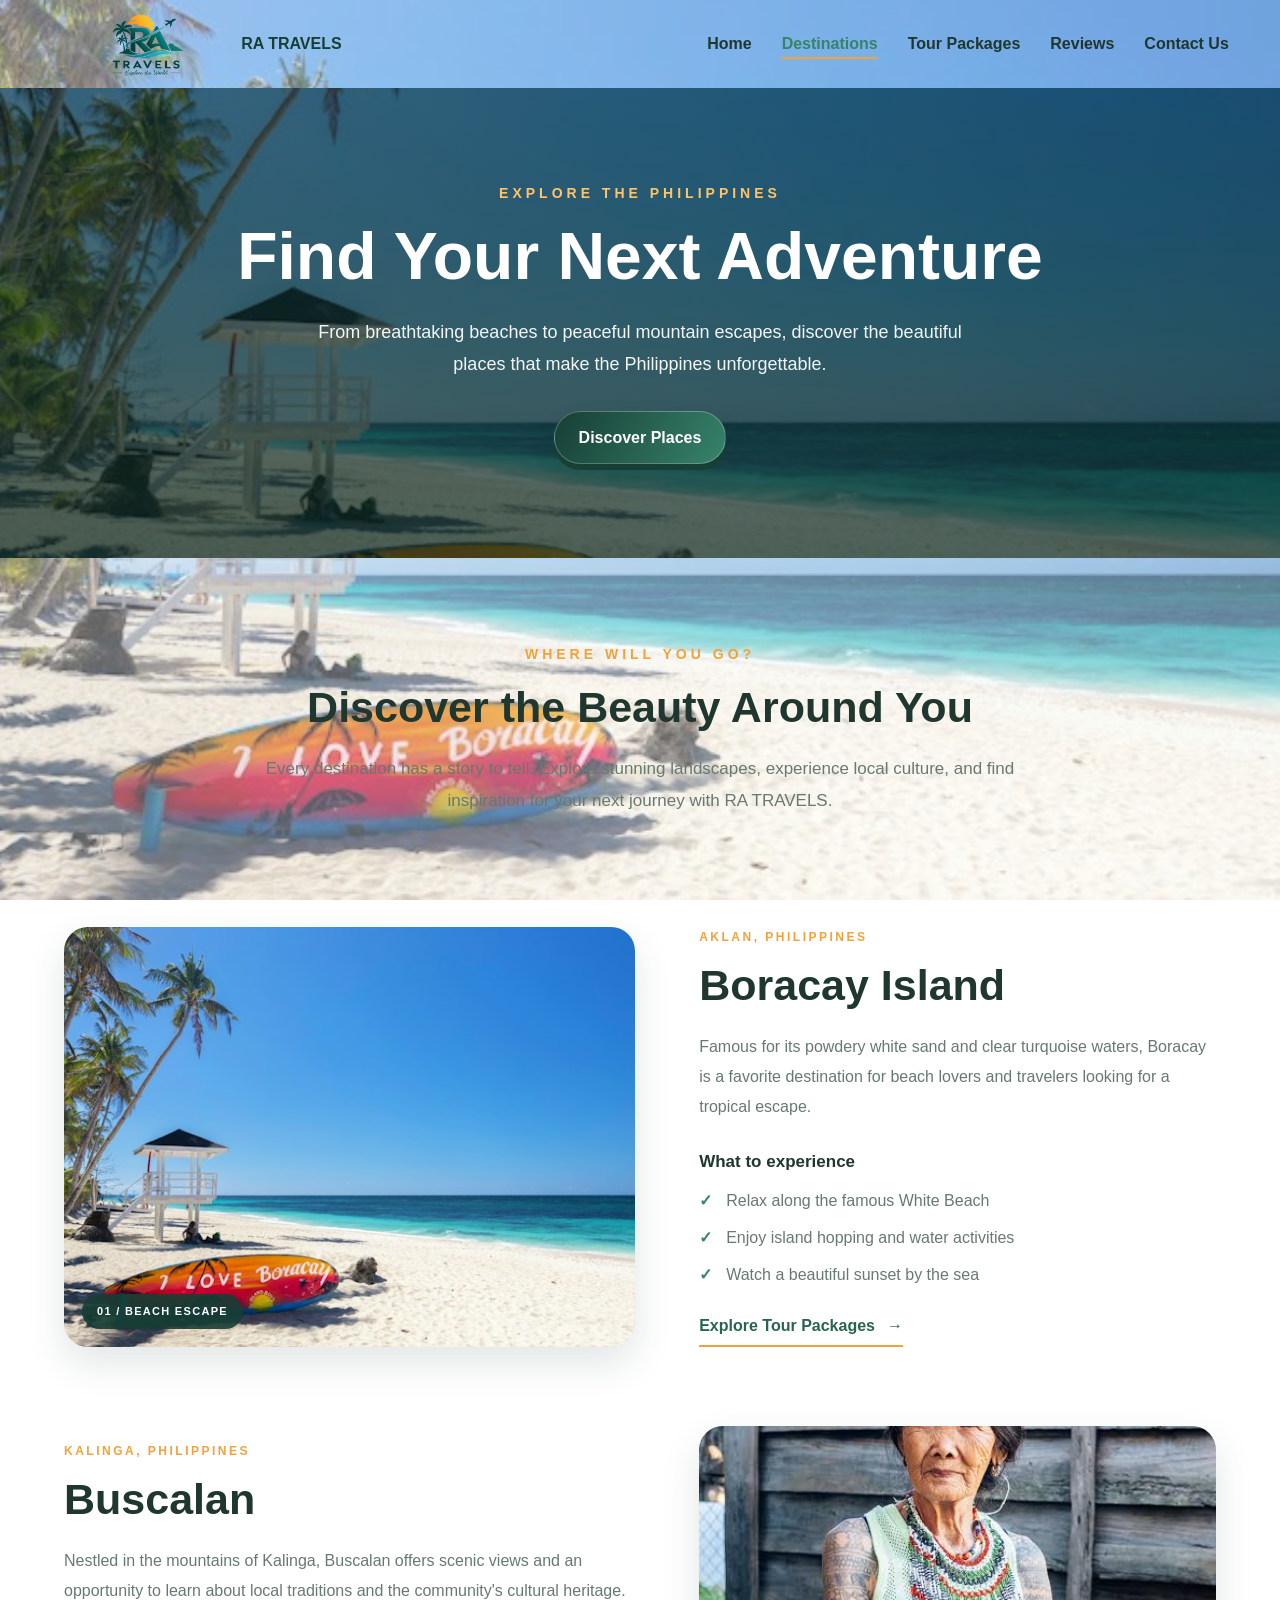
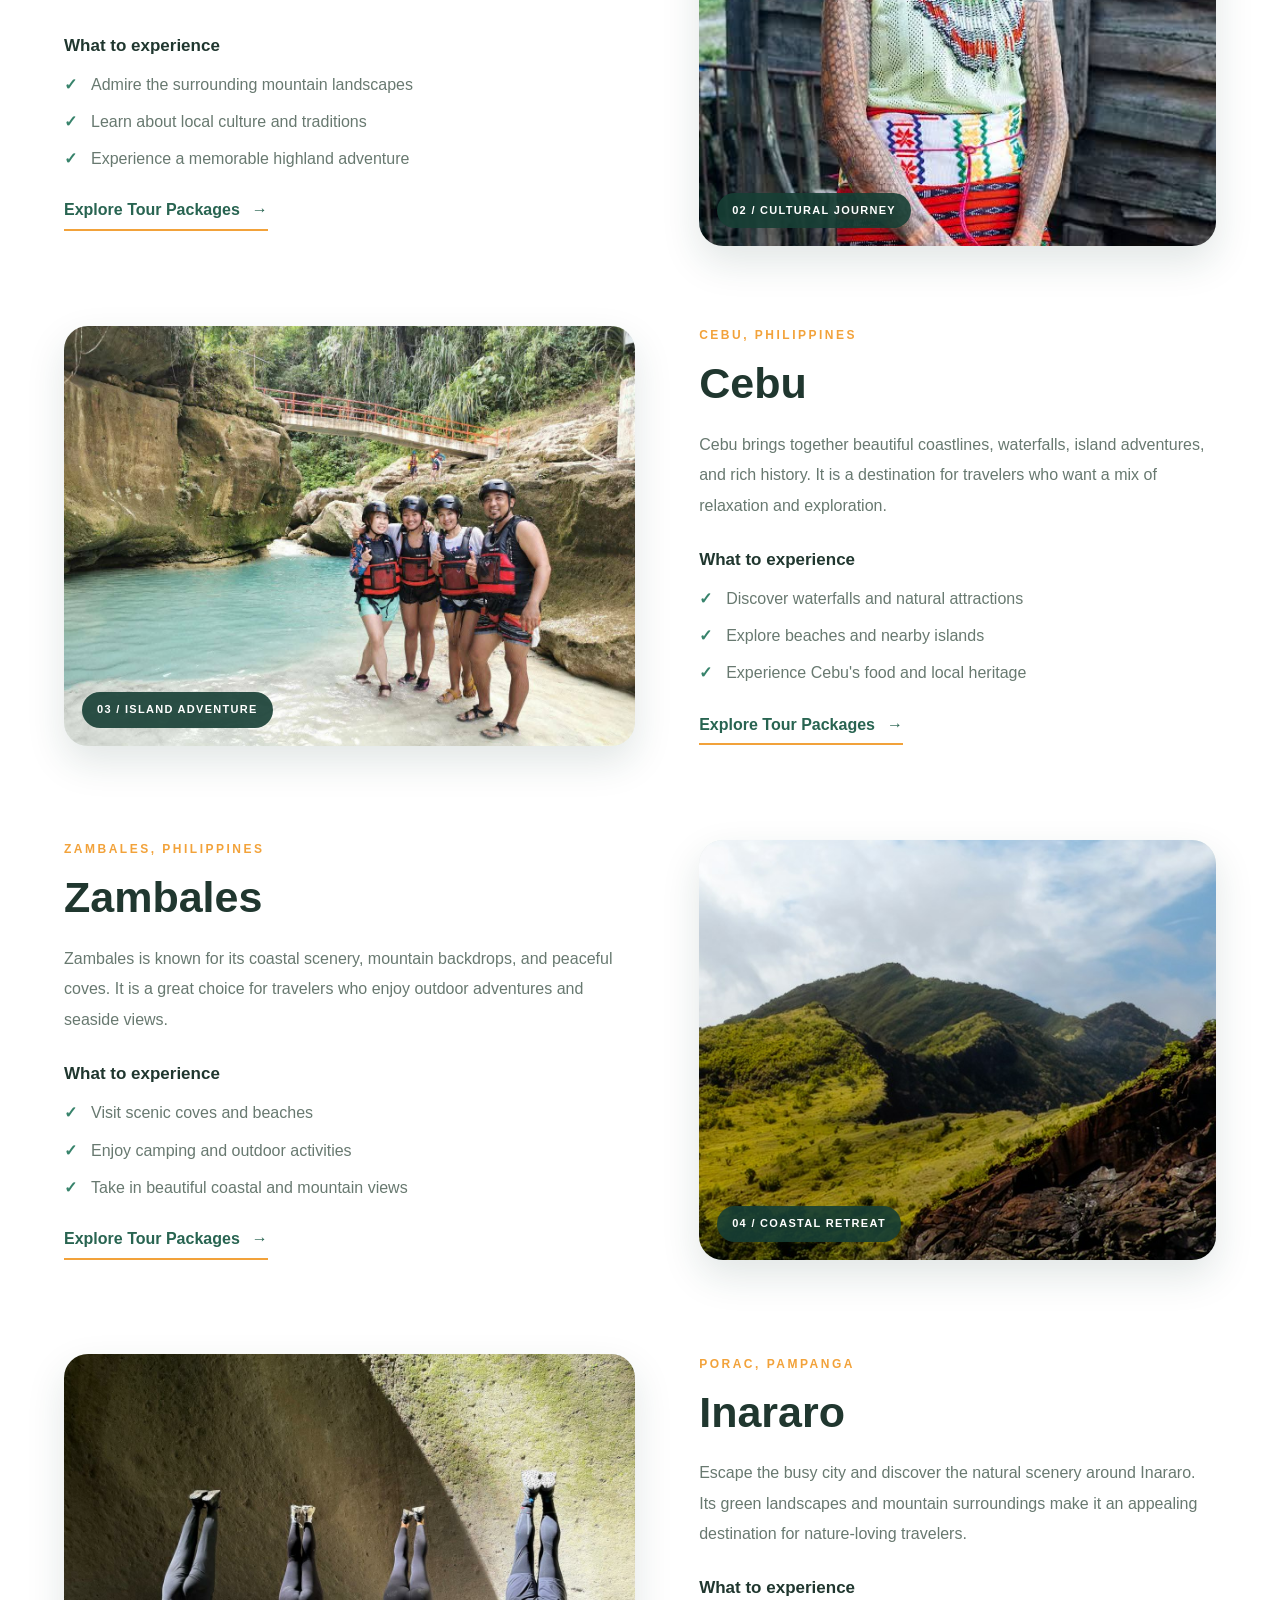
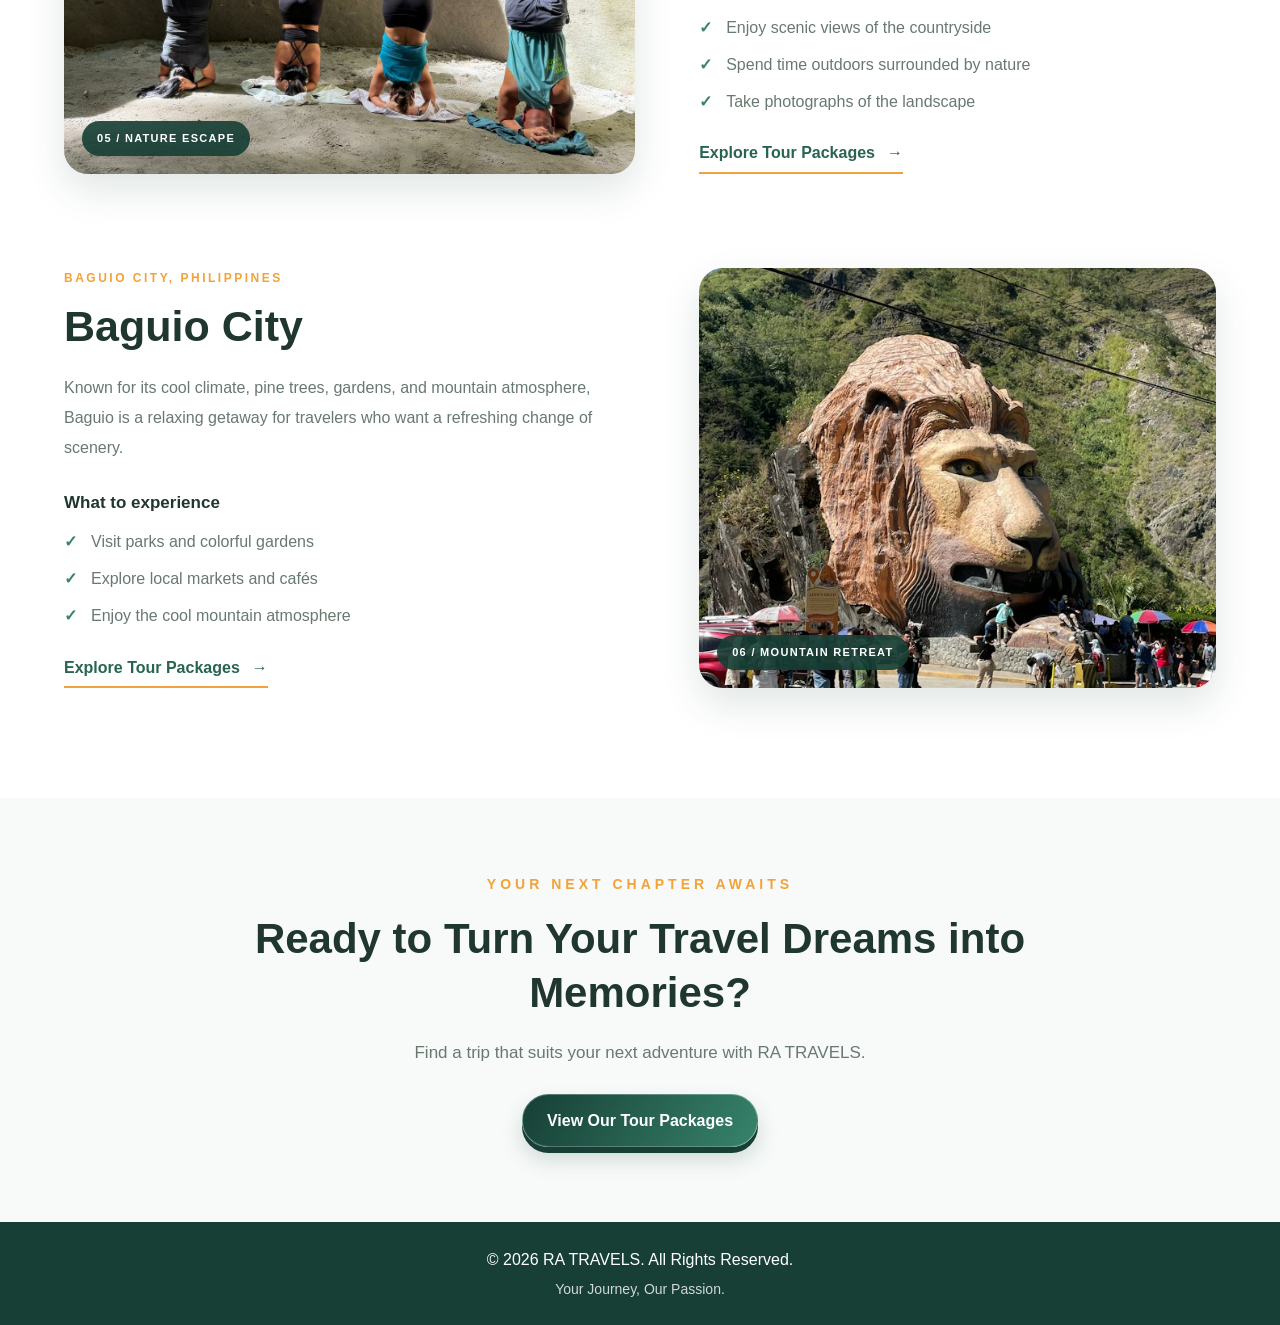
==== destinations.html @ 22dd55ec "Add files via upload" ====
<!DOCTYPE html>
<html lang="en">
<head>
    <meta charset="UTF-8">
    <meta name="viewport" content="width=device-width, initial-scale=1.0">
    <title>Explore Destinations | RA TRAVELS</title>
    <link rel="stylesheet" href="style.css">
</head>

<body>

    <!-- NAVIGATION -->
    <header>
        <nav class="navbar">
            <a href="index.html" class="logo">
                <img src="ra-travels-logo.png" alt="RA Travels Logo">
                <span>RA TRAVELS</span>
            </a>

            <ul class="nav-links">
                <li><a href="index.html">Home</a></li>
                <li><a href="destinations.html" class="active">Destinations</a></li>
                <li><a href="ra-travel.html">Tour Packages</a></li>
<li><a href="reviews.html">Reviews</a></li>
                <li><a href="contact.html">Contact Us</a></li>
            </ul>
        </nav>
    </header>

    <main>

        <!-- DESTINATIONS HERO -->
        <section class="destination-hero">
            <div class="destination-hero-content">
                <p class="section-label">EXPLORE THE PHILIPPINES</p>
                <h1>Find Your Next Adventure</h1>
                <p>
                    From breathtaking beaches to peaceful mountain escapes,
                    discover the beautiful places that make the Philippines
                    unforgettable.
                </p>
                <a href="#travel-guides" class="btn">
                    Discover Places
                </a>
            </div>
        </section>

        <!-- INTRODUCTION -->
        <section class="travel-intro" id="travel-guides">
            <p class="section-label">WHERE WILL YOU GO?</p>
            <h2>Discover the Beauty Around You</h2>
            <p>
                Every destination has a story to tell. Explore stunning
                landscapes, experience local culture, and find inspiration
                for your next journey with RA TRAVELS.
            </p>
        </section>

        <!-- DESTINATION 1: BORACAY -->
        <section class="travel-guide">
            <div class="travel-guide-image">
                <img src="boracay.jpg" alt="White sand beach in Boracay">
                <span class="guide-number">01 / BEACH ESCAPE</span>
            </div>

            <div class="travel-guide-content">
                <p class="section-label">AKLAN, PHILIPPINES</p>
                <h2>Boracay Island</h2>
                <p>
                    Famous for its powdery white sand and clear turquoise
                    waters, Boracay is a favorite destination for beach lovers
                    and travelers looking for a tropical escape.
                </p>

                <h3>What to experience</h3>
                <ul class="guide-highlights">
                    <li>Relax along the famous White Beach</li>
                    <li>Enjoy island hopping and water activities</li>
                    <li>Watch a beautiful sunset by the sea</li>
                </ul>

                <a href="ra-travel.html" class="guide-link">
                    Explore Tour Packages <span>→</span>
                </a>
            </div>
        </section>

        <!-- DESTINATION 2: BUSCALAN -->
        <section class="travel-guide reverse">
            <div class="travel-guide-image">
                <img src="buscalan.jpg" alt="Mountain scenery in Buscalan, Kalinga">
                <span class="guide-number">02 / CULTURAL JOURNEY</span>
            </div>

            <div class="travel-guide-content">
                <p class="section-label">KALINGA, PHILIPPINES</p>
                <h2>Buscalan</h2>
                <p>
                    Nestled in the mountains of Kalinga, Buscalan offers
                    scenic views and an opportunity to learn about local
                    traditions and the community's cultural heritage.
                </p>

                <h3>What to experience</h3>
                <ul class="guide-highlights">
                    <li>Admire the surrounding mountain landscapes</li>
                    <li>Learn about local culture and traditions</li>
                    <li>Experience a memorable highland adventure</li>
                </ul>

                <a href="ra-travel.html" class="guide-link">
                    Explore Tour Packages <span>→</span>
                </a>
            </div>
        </section>

        <!-- DESTINATION 3: CEBU -->
        <section class="travel-guide">
            <div class="travel-guide-image">
                <img src="cebu.jpg" alt="Scenic island and coastal waters in Cebu">
                <span class="guide-number">03 / ISLAND ADVENTURE</span>
            </div>

            <div class="travel-guide-content">
                <p class="section-label">CEBU, PHILIPPINES</p>
                <h2>Cebu</h2>
                <p>
                    Cebu brings together beautiful coastlines, waterfalls,
                    island adventures, and rich history. It is a destination
                    for travelers who want a mix of relaxation and exploration.
                </p>

                <h3>What to experience</h3>
                <ul class="guide-highlights">
                    <li>Discover waterfalls and natural attractions</li>
                    <li>Explore beaches and nearby islands</li>
                    <li>Experience Cebu's food and local heritage</li>
                </ul>

                <a href="ra-travel.html" class="guide-link">
                    Explore Tour Packages <span>→</span>
                </a>
            </div>
        </section>

        <!-- DESTINATION 4: ZAMBALES -->
        <section class="travel-guide reverse">
            <div class="travel-guide-image">
                <img src="zambales.jpg" alt="Coastal scenery in Zambales">
                <span class="guide-number">04 / COASTAL RETREAT</span>
            </div>

            <div class="travel-guide-content">
                <p class="section-label">ZAMBALES, PHILIPPINES</p>
                <h2>Zambales</h2>
                <p>
                    Zambales is known for its coastal scenery, mountain
                    backdrops, and peaceful coves. It is a great choice for
                    travelers who enjoy outdoor adventures and seaside views.
                </p>

                <h3>What to experience</h3>
                <ul class="guide-highlights">
                    <li>Visit scenic coves and beaches</li>
                    <li>Enjoy camping and outdoor activities</li>
                    <li>Take in beautiful coastal and mountain views</li>
                </ul>

                <a href="ra-travel.html" class="guide-link">
                    Explore Tour Packages <span>→</span>
                </a>
            </div>
        </section>

        <!-- DESTINATION 5: INARARO -->
        <section class="travel-guide">
            <div class="travel-guide-image">
                <img src="inararo.jpg" alt="Green mountain landscape in Inararo">
                <span class="guide-number">05 / NATURE ESCAPE</span>
            </div>

            <div class="travel-guide-content">
                <p class="section-label">PORAC, PAMPANGA</p>
                <h2>Inararo</h2>
                <p>
                    Escape the busy city and discover the natural scenery
                    around Inararo. Its green landscapes and mountain
                    surroundings make it an appealing destination for
                    nature-loving travelers.
                </p>

                <h3>What to experience</h3>
                <ul class="guide-highlights">
                    <li>Enjoy scenic views of the countryside</li>
                    <li>Spend time outdoors surrounded by nature</li>
                    <li>Take photographs of the landscape</li>
                </ul>

                <a href="ra-travel.html" class="guide-link">
                    Explore Tour Packages <span>→</span>
                </a>
            </div>
        </section>

        <!-- DESTINATION 6: BAGUIO -->
        <section class="travel-guide reverse">
            <div class="travel-guide-image">
                <img src="baguio.jpg" alt="Cool mountain scenery in Baguio">
                <span class="guide-number">06 / MOUNTAIN RETREAT</span>
            </div>

            <div class="travel-guide-content">
                <p class="section-label">BAGUIO CITY, PHILIPPINES</p>
                <h2>Baguio City</h2>
                <p>
                    Known for its cool climate, pine trees, gardens, and
                    mountain atmosphere, Baguio is a relaxing getaway for
                    travelers who want a refreshing change of scenery.
                </p>

                <h3>What to experience</h3>
                <ul class="guide-highlights">
                    <li>Visit parks and colorful gardens</li>
                    <li>Explore local markets and cafés</li>
                    <li>Enjoy the cool mountain atmosphere</li>
                </ul>

                <a href="ra-travel.html" class="guide-link">
                    Explore Tour Packages <span>→</span>
                </a>
            </div>
        </section>

        <!-- FINAL CALL TO ACTION -->
        <section class="destination-cta">
            <p class="section-label">YOUR NEXT CHAPTER AWAITS</p>
            <h2>Ready to Turn Your Travel Dreams into Memories?</h2>
            <p>
                Find a trip that suits your next adventure with RA TRAVELS.
            </p>
            <a href="ra-travel.html" class="btn">
                View Our Tour Packages
            </a>
        </section>

    </main>

    <!-- FOOTER -->
    <footer>
        <p>&copy; 2026 RA TRAVELS. All Rights Reserved.</p>
        <p>Your Journey, Our Passion.</p>
    </footer>

</body>
</html>
---- style.css ----
/* ==============================
   RA TRAVELS - GENERAL STYLES
============================== */

* {
    margin: 0;
    padding: 0;
    box-sizing: border-box;
}

:root {
    --green-dark: #173f35;
    --green: #286451;
    --green-light: #37836b;
    --orange: #f2a23a;
    --text-dark: #20372f;
    --text-muted: #687970;
    --white: #ffffff;
    --light-bg: #f7faf8;
}

html {
    scroll-behavior: smooth;
}

body {
    position: relative;
    isolation: isolate;
    font-family: Arial, Helvetica, sans-serif;
    color: var(--text-dark);
    background: transparent;
    line-height: 1.6;
}

/* UNIVERSAL BACKGROUND */

body::before {
    content: "";
    position: fixed;
    inset: 0;
    z-index: -1;
    pointer-events: none;
    background:
        linear-gradient(
            rgba(255, 255, 255, 0.35),
            rgba(255, 255, 255, 0.35)
        ),
        url("boracay.jpg") center / cover no-repeat;
}

img {
    max-width: 100%;
}

a {
    text-decoration: none;
}

button,
input,
select,
textarea {
    font: inherit;
}

/* ==============================
   NAVIGATION BAR
============================== */

header {
    position: relative;
    z-index: 10;
    background: transparent;
    box-shadow: none;
}

.navbar {
    width: min(1200px, 92%);
    min-height: 88px;
    margin: auto;
    display: flex;
    align-items: center;
    justify-content: space-between;
    gap: 25px;
    background: transparent;
}

.logo {
    display: flex;
    align-items: center;
    flex-shrink: 0;
}

.logo img {
    display: block;
    width: 190px;
    max-height: 85px;
    height: auto;
    object-fit: contain;
}
.logo span {
    color: var(--green-dark);
    font-weight: 800;
}

.nav-links {
    list-style: none;
    display: flex;
    align-items: center;
    gap: 30px;
    background: transparent;
}

.nav-links a {
    color: var(--text-dark);
    font-weight: 600;
    position: relative;
    transition: color 0.3s ease;
}

.nav-links a:hover,
.nav-links a.active {
    color: var(--green-light);
}

.nav-links a::after {
    content: "";
    position: absolute;
    left: 0;
    bottom: -7px;
    width: 0;
    height: 2px;
    background: var(--orange);
    transition: width 0.3s ease;
}

.nav-links a:hover::after,
.nav-links a.active::after {
    width: 100%;
}

/* MENU BUTTON - HIDDEN ON DESKTOP */

.menu-toggle {
    display: none;
    border: none;
    background: transparent;
    color: var(--green-dark);
    font-size: 28px;
    cursor: pointer;
    padding: 8px;
}

/* ==============================
   GENERAL SECTION STYLES
============================== */

.section {
    width: min(1200px, 92%);
    margin: 0 auto;
    padding: 55px 0 50px;
    text-align: center;
}

.section > h2 {
    color: var(--text-dark);
    font-size: clamp(30px, 4vw, 43px);
    line-height: 1.25;
    margin-bottom: 18px;
}

.section-label {
    color: var(--orange);
    font-size: 14px;
    font-weight: 800;
    letter-spacing: 4px;
    margin-bottom: 16px;
}

.section-description {
    color: var(--text-muted);
    font-size: 18px;
    line-height: 1.7;
    margin-bottom: 30px;
}

/* ==============================
   TOUR PACKAGES HERO
============================== */

.packages-hero {
    max-width: 1050px;
    margin: auto;
    padding: 65px 24px 40px;
    text-align: center;
    animation: fadeUp 0.8s ease both;
}

.packages-hero .hero-content {
    max-width: 900px;
    margin: 0 auto;
}

.packages-hero .hero-content > p {
    color: var(--text-muted);
    font-size: 18px;
    margin-bottom: 20px;
}

.packages-hero .hero-content > p:first-child {
    color: var(--orange);
    font-size: 14px;
    font-weight: 800;
    letter-spacing: 3px;
}

.packages-hero h1 {
    color: var(--text-dark);
    font-size: clamp(32px, 5vw, 56px);
    line-height: 1.15;
    margin-bottom: 22px;
}

.packages-hero .hero-content .btn {
    margin-top: 8px;
}

/* ==============================
   DESTINATION GRID
============================== */

.packages-section {
    width: min(1200px, 92%);
    margin: 0 auto;
    padding: 10px 0 50px;
}

.destination-grid {
    display: grid;
    grid-template-columns: repeat(3, minmax(0, 1fr));
    gap: 28px;
    text-align: left;
}

/* ==============================
   DESTINATION CARDS
============================== */

.destination-card {
    position: relative;
    isolation: isolate;
    display: flex;
    align-items: flex-end;
    min-height: 390px;
    padding: 25px;
    overflow: hidden;
    border-radius: 22px;
    color: var(--white);
    background-color: #456b5c;
    background-size: cover;
    background-position: center;
    box-shadow: 0 10px 25px rgba(23, 63, 53, 0.13);
    transition:
        transform 0.4s ease,
        box-shadow 0.4s ease;
    animation: fadeUp 0.8s ease both;
}

/* CARD OVERLAY */

.destination-card::before {
    content: "";
    position: absolute;
    inset: 0;
    z-index: -1;
    background: linear-gradient(
        to top,
        rgba(7, 27, 22, 0.94) 0%,
        rgba(7, 27, 22, 0.60) 42%,
        rgba(7, 27, 22, 0.05) 100%
    );
    transition: background 0.4s ease;
}

.destination-card:hover {
    transform: translateY(-9px);
    box-shadow: 0 20px 38px rgba(23, 63, 53, 0.24);
}

.destination-card:hover::before {
    background: linear-gradient(
        to top,
        rgba(7, 27, 22, 0.97) 0%,
        rgba(7, 27, 22, 0.68) 55%,
        rgba(7, 27, 22, 0.12) 100%
    );
}

/* DESTINATION IMAGES */

.destination-card.boracay {
    background-image: url("boracay.jpg");
}

.destination-card.buscalan {
    background-image: url("buscalan.jpg");
}

.destination-card.cebu {
    background-image: url("cebu.jpg");
}

.destination-card.zambales {
    background-image: url("zambales.jpg");
}

.destination-card.inararo {
    background-image: url("inararo.jpg");
}

.destination-card.baguio {
    background-image: url("baguio.jpg");
}

/* CARD TEXT */

.card-content,
.package-content {
    width: 100%;
    position: relative;
    z-index: 1;
}

.card-tag {
    display: inline-block;
    color: var(--white);
    background: rgba(242, 162, 58, 0.95);
    padding: 5px 12px;
    margin-bottom: 12px;
    border-radius: 30px;
    font-size: 12px;
    font-weight: 700;
    letter-spacing: 0.5px;
}

.destination-card h2 {
    color: #ffffff;
    font-size: 27px;
    line-height: 1.2;
    margin-bottom: 12px;
}

.destination-card p {
    color: rgba(255, 255, 255, 0.92);
    font-size: 15px;
    margin-bottom: 15px;
}

.destination-card .btn {
    width: 100%;
}

/* ==============================
   ANIMATED BUTTONS
============================== */

.btn {
    position: relative;
    isolation: isolate;
    display: inline-flex;
    justify-content: center;
    align-items: center;
    gap: 10px;
    overflow: hidden;
    padding: 13px 24px;
    border: 1px solid rgba(255, 255, 255, 0.25);
    border-radius: 50px;
    background: linear-gradient(
        120deg,
        var(--green-dark),
        var(--green-light)
    );
    color: var(--white);
    font-weight: 700;
    text-align: center;
    cursor: pointer;
    box-shadow:
        0 6px 0 var(--green-dark),
        0 12px 22px rgba(23, 63, 53, 0.18);
    transition:
        transform 0.25s ease,
        box-shadow 0.25s ease,
        background 0.3s ease;
}

.btn::before {
    content: "";
    position: absolute;
    z-index: -1;
    top: 0;
    left: -130%;
    width: 75%;
    height: 100%;
    background: linear-gradient(
        110deg,
        transparent,
        rgba(255, 255, 255, 0.30),
        transparent
    );
    transform: skewX(-25deg);
    transition: left 0.6s ease;
}

.btn:hover::before {
    left: 150%;
}

.btn:hover {
    transform: translateY(-3px);
    background: linear-gradient(
        120deg,
        var(--green),
        #419778
    );
    box-shadow:
        0 9px 0 var(--green-dark),
        0 18px 28px rgba(23, 63, 53, 0.25);
}

.btn:active {
    transform: translateY(3px);
    box-shadow: 0 2px 0 var(--green-dark);
}

.btn:focus-visible,
.nav-links a:focus-visible {
    outline: 3px solid var(--orange);
    outline-offset: 4px;
}

/* ==============================
   CALL TO ACTION SECTIONS
============================== */

.packages-cta {
    padding: 0 20px 65px;
    text-align: center;
}

.packages-cta h2 {
    color: var(--text-dark);
    font-size: clamp(27px, 4vw, 40px);
    margin-bottom: 18px;
}

.packages-cta p {
    color: var(--text-dark);
    font-size: 18px;
    margin-bottom: 25px;
}

.cta-btn {
    min-width: 220px;
    padding: 16px 28px;
}

.cta-section {
    display: flex;
    flex-direction: column;
    align-items: center;
    justify-content: center;
    width: 100%;
    padding: 55px 20px 65px;
    margin: 20px auto 0;
    text-align: center;
    clear: both;
}

.cta-section h2 {
    width: 100%;
    color: var(--text-dark);
    font-size: clamp(27px, 4vw, 40px);
    line-height: 1.3;
    margin-bottom: 15px;
}

.cta-section p {
    width: 100%;
    color: var(--text-muted);
    font-size: 17px;
    margin-bottom: 25px;
}

/* ==============================
   CONTACT PAGE
============================== */

.contact-hero {
    text-align: center;
    padding: 60px 24px 40px;
    max-width: 900px;
    margin: auto;
}

.contact-hero h1 {
    font-size: clamp(32px, 5vw, 48px);
    line-height: 1.2;
    margin-bottom: 18px;
}

.contact-hero > p:last-child {
    color: var(--text-muted);
    font-size: 17px;
}

.contact-page {
    width: min(1100px, 92%);
    margin: 0 auto;
    padding: 25px 0 70px;
    display: grid;
    grid-template-columns: 0.9fr 1.1fr;
    gap: 45px;
    align-items: start;
}

.contact-info h2,
.contact-form-container h2 {
    font-size: 28px;
    line-height: 1.3;
    margin-bottom: 15px;
}

.contact-info > p:not(.section-label) {
    color: var(--text-muted);
    margin-bottom: 25px;
}

.contact-item {
    margin-top: 24px;
    padding: 20px;
    border-radius: 15px;
    background: var(--light-bg);
}

.contact-item h3 {
    margin-bottom: 6px;
}

.contact-link {
    display: inline-block;
    color: var(--green);
    font-weight: 700;
    margin-top: 8px;
}

.contact-link:hover {
    text-decoration: underline;
}

.contact-form-container {
    padding: 30px;
    border-radius: 20px;
    background: var(--light-bg);
    box-shadow: 0 10px 30px rgba(23, 63, 53, 0.08);
}

.contact-form-container > p {
    color: var(--text-muted);
    margin-bottom: 22px;
}

.contact-form-container form {
    display: flex;
    flex-direction: column;
    gap: 10px;
}

.contact-form-container label {
    font-weight: 700;
    margin-top: 7px;
}

.contact-form-container input,
.contact-form-container select,
.contact-form-container textarea {
    width: 100%;
    padding: 13px 14px;
    border: 1px solid #d4dfd9;
    border-radius: 10px;
    background: var(--white);
    color: var(--text-dark);
    outline: none;
    transition:
        border-color 0.2s ease,
        box-shadow 0.2s ease;
}

.contact-form-container input:focus,
.contact-form-container select:focus,
.contact-form-container textarea:focus {
    border-color: var(--green-light);
    box-shadow: 0 0 0 3px rgba(55, 131, 107, 0.13);
}

.contact-form-container textarea {
    resize: vertical;
}

.contact-form-container button {
    margin-top: 15px;
    width: 100%;
}

.form-note {
    margin-top: 18px;
    font-size: 13px;
    color: var(--text-muted);
    line-height: 1.7;
}

/* ==============================
   HOME PAGE
============================== */

.home-hero {
    position: relative;
    display: flex;
    align-items: center;
    justify-content: center;
    min-height: 620px;
    padding: 80px 6%;
    text-align: center;
    color: #ffffff;
    background:
        linear-gradient(
            rgba(10, 35, 28, 0.62),
            rgba(10, 35, 28, 0.72)
        ),
        url("boracay.jpg") center / cover no-repeat;
}

.home-hero-content {
    width: 100%;
    max-width: 900px;
    margin: 0 auto;
    animation: fadeUp 0.8s ease both;
}

.home-hero .section-label {
    color: #f2a23a;
    font-size: 14px;
    font-weight: 800;
    letter-spacing: 4px;
    margin-bottom: 20px;
}

.home-hero h1 {
    color: #ffffff;
    font-size: clamp(36px, 6vw, 64px);
    line-height: 1.15;
    margin-bottom: 24px;
}

.home-hero-content > p:not(.section-label) {
    max-width: 700px;
    margin: 0 auto 32px;
    color: rgba(255, 255, 255, 0.95);
    font-size: 18px;
    line-height: 1.8;
}

.home-buttons {
    display: flex;
    justify-content: center;
    align-items: center;
    flex-wrap: wrap;
    gap: 18px;
}

.home-buttons .btn {
    min-width: 190px;
}

/* ==============================
   HOME PAGE PROMO BANNER
============================== */

.promo-banner {
    position: relative;
    isolation: isolate;
    overflow: hidden;
    text-align: center;
    padding: 55px 25px;
    margin: 35px auto;
    width: 90%;
    max-width: 1200px;
    border-radius: 18px;
    background:
        linear-gradient(
            rgba(20, 59, 45, 0.92),
            rgba(20, 59, 45, 0.92)
        ),
        url("boracay.jpg") center / cover no-repeat;
    color: #ffffff;
    box-shadow: 0 10px 30px rgba(0, 0, 0, 0.12);
}

.promo-label {
    color: #ffc66d;
    font-size: 13px;
    font-weight: 800;
    letter-spacing: 3px;
    margin-bottom: 14px;
}

.promo-banner h2 {
    color: #ffffff;
    font-size: clamp(28px, 4vw, 42px);
    margin-bottom: 15px;
}

.promo-banner > p:not(.promo-label):not(.promo-note) {
    color: #f1f5f2;
    line-height: 1.7;
    margin-bottom: 20px;
}

.promo-discount {
    display: inline-block;
    background: #f4a340;
    color: #183f32;
    font-size: clamp(28px, 5vw, 42px);
    font-weight: 900;
    padding: 12px 28px;
    border-radius: 12px;
    margin: 5px 0 15px;
}

.promo-note {
    color: #e0e9e3;
    font-size: 14px;
    margin-bottom: 25px;
}

.promo-btn {
    display: inline-block;
}

/* ==============================
   TOUR PACKAGE SALE PRICES
============================== */

.sale-badge {
    display: inline-block;
    background: #c94335;
    color: #ffffff;
    font-size: 12px;
    font-weight: 800;
    letter-spacing: 1px;
    padding: 7px 12px;
    border-radius: 6px;
    margin-bottom: 12px;
}

.sale-price {
    display: flex;
    flex-wrap: wrap;
    align-items: baseline;
    gap: 9px;
    margin: 15px 0 20px;
}

.original-price {
    color: #dddddd;
    text-decoration: line-through;
    font-size: 15px;
}

.discounted-price {
    color: #8ff0bb;
    font-size: 25px;
    font-weight: 800;
}

.price-per-person {
    color: rgba(255, 255, 255, 0.9);
    font-size: 13px;
}

/* ==============================
   DESTINATIONS PAGE
============================== */

.destinations-page {
    width: min(1200px, 92%);
    margin: 0 auto;
    padding: 65px 0 70px;
}

.destinations-heading {
    text-align: center;
    max-width: 900px;
    margin: 0 auto 40px;
}

.destinations-heading .section-label {
    margin-bottom: 15px;
}

.destinations-heading h1 {
    color: var(--text-dark);
    font-size: clamp(34px, 5vw, 52px);
    line-height: 1.2;
    margin-bottom: 18px;
}

.destinations-page .destination-grid {
    margin-top: 30px;
}

.destinations-page .destination-card {
    min-height: 380px;
}

.destinations-page .card-content {
    width: 100%;
}

.destinations-page .destination-card h2 {
    color: #ffffff;
}

.destinations-page .destination-card p {
    color: rgba(255, 255, 255, 0.95);
}

/* ==============================
   DESTINATIONS TRAVEL GUIDE
============================== */

.destination-hero {
    min-height: 470px;
    display: flex;
    align-items: center;
    justify-content: center;
    padding: 75px 6%;
    text-align: center;
    color: #ffffff;
    background:
        linear-gradient(
            rgba(12, 39, 31, 0.55),
            rgba(12, 39, 31, 0.72)
        ),
        url("boracay.jpg") center 55% / cover no-repeat;
}

.destination-hero-content {
    max-width: 850px;
    animation: fadeUp 0.8s ease both;
}

.destination-hero .section-label {
    color: #ffc36b;
}

.destination-hero h1 {
    font-size: clamp(38px, 6vw, 66px);
    line-height: 1.12;
    margin-bottom: 22px;
    color: #ffffff;
}

.destination-hero-content > p:not(.section-label) {
    max-width: 700px;
    margin: 0 auto 30px;
    font-size: 18px;
    line-height: 1.8;
    color: rgba(255, 255, 255, 0.94);
}

.travel-intro {
    max-width: 820px;
    margin: auto;
    padding: 85px 24px 35px;
    text-align: center;
}

.travel-intro h2 {
    font-size: clamp(29px, 4vw, 43px);
    line-height: 1.25;
    margin-bottom: 18px;
    color: var(--text-dark);
}

.travel-intro > p:last-child {
    font-size: 17px;
    line-height: 1.9;
    color: var(--text-muted);
}

.travel-guide {
    width: min(1160px, 90%);
    margin: 55px auto;
    display: grid;
    grid-template-columns: 1.05fr 0.95fr;
    align-items: center;
    gap: clamp(30px, 5vw, 75px);
}

.travel-guide.reverse .travel-guide-image {
    order: 2;
}

.travel-guide.reverse .travel-guide-content {
    order: 1;
}

.travel-guide-image {
    position: relative;
    min-width: 0;
    height: 420px;
    overflow: hidden;
    border-radius: 24px;
    background: #e5eee9;
    box-shadow: 0 16px 38px rgba(23, 63, 53, 0.13);
}

.travel-guide-image img {
    display: block;
    width: 100%;
    height: 100%;
    object-fit: cover;
    transition: transform 0.6s ease;
}

.travel-guide-image:hover img {
    transform: scale(1.045);
}

.guide-number {
    position: absolute;
    left: 18px;
    bottom: 18px;
    padding: 9px 15px;
    border-radius: 30px;
    background: rgba(23, 63, 53, 0.9);
    color: #ffffff;
    font-size: 11px;
    font-weight: 700;
    letter-spacing: 1.3px;
}

.travel-guide-content {
    padding: 20px 0;
}

.travel-guide-content .section-label {
    font-size: 12px;
    letter-spacing: 2.5px;
    margin-bottom: 13px;
}

.travel-guide-content h2 {
    color: var(--text-dark);
    font-size: clamp(30px, 4vw, 43px);
    line-height: 1.2;
    margin-bottom: 20px;
}

.travel-guide-content > p:not(.section-label) {
    color: var(--text-muted);
    font-size: 16px;
    line-height: 1.9;
    margin-bottom: 25px;
}

.travel-guide-content h3 {
    font-size: 17px;
    color: var(--text-dark);
    margin-bottom: 12px;
}

.guide-highlights {
    list-style: none;
    display: grid;
    gap: 10px;
    margin-bottom: 25px;
}

.guide-highlights li {
    position: relative;
    padding-left: 27px;
    color: var(--text-muted);
    line-height: 1.7;
}

.guide-highlights li::before {
    content: "✓";
    position: absolute;
    left: 0;
    top: 0;
    color: var(--green-light);
    font-weight: 800;
}

.guide-link {
    display: inline-flex;
    align-items: center;
    gap: 12px;
    color: var(--green);
    font-weight: 800;
    border-bottom: 2px solid var(--orange);
    padding-bottom: 6px;
    transition: gap 0.25s ease, color 0.25s ease;
}

.guide-link:hover {
    gap: 18px;
    color: var(--green-light);
}

.destination-cta {
    margin-top: 90px;
    padding: 75px 24px;
    background: var(--light-bg);
    text-align: center;
}

.destination-cta h2 {
    max-width: 780px;
    margin: 0 auto 18px;
    font-size: clamp(28px, 4vw, 42px);
    line-height: 1.3;
    color: var(--text-dark);
}

.destination-cta > p:not(.section-label) {
    color: var(--text-muted);
    margin-bottom: 28px;
    font-size: 17px;
}

/* ==============================
   ANIMATIONS
============================== */

@keyframes fadeUp {
    from {
        opacity: 0;
        transform: translateY(18px);
    }

    to {
        opacity: 1;
        transform: translateY(0);
    }
}

/* ==============================
   TABLET RESPONSIVE
============================== */

@media (max-width: 900px) {
    .destination-grid {
        grid-template-columns: repeat(2, minmax(0, 1fr));
        gap: 22px;
    }

    .destination-card {
        min-height: 360px;
    }

    .contact-page {
        gap: 25px;
    }

    .nav-links {
        gap: 18px;
    }
}

@media (max-width: 850px) {
    .travel-guide {
        grid-template-columns: 1fr 1fr;
        gap: 28px;
        margin: 45px auto;
    }

    .travel-guide-image {
        height: 360px;
    }

    .travel-guide-content h2 {
        font-size: 31px;
    }

    .travel-guide-content > p:not(.section-label) {
        font-size: 15px;
    }
}

/* ==============================
   MOBILE RESPONSIVE
============================== */

@media (max-width: 650px) {
    .destination-hero {
        min-height: 430px;
        padding: 60px 22px;
    }

    .destination-hero-content > p:not(.section-label) {
        font-size: 16px;
    }

    .travel-intro {
        padding: 60px 22px 20px;
    }

    .travel-intro > p:last-child {
        font-size: 16px;
    }

    .travel-guide {
        width: 90%;
        grid-template-columns: 1fr;
        gap: 22px;
        margin: 38px auto 55px;
    }

    .travel-guide.reverse .travel-guide-image,
    .travel-guide.reverse .travel-guide-content {
        order: initial;
    }

    .travel-guide-image {
        height: 300px;
        border-radius: 18px;
    }

    .travel-guide-content {
        padding: 0 3px;
    }

    .travel-guide-content h2 {
        font-size: 32px;
    }

    .destination-cta {
        margin-top: 55px;
        padding: 55px 22px;
    }
}

/* ==============================
   SMALL MOBILE
============================== */

@media (max-width: 600px) {
    .navbar {
        width: 92%;
        padding: 12px 0;
        flex-direction: column;
        gap: 12px;
    }

    .logo img {
    width: 155px;
    max-height: 75px;
}

    .nav-links {
        width: 100%;
        justify-content: center;
        flex-wrap: wrap;
        gap: 12px 18px;
        font-size: 14px;
    }

    .packages-hero {
        padding: 45px 20px 30px;
    }

    .packages-hero .hero-content > p {
        font-size: 16px;
    }

    .packages-hero .hero-content > p:first-child {
        font-size: 11px;
        letter-spacing: 2px;
    }

    .section-description {
        font-size: 16px;
    }

    .destination-grid {
        grid-template-columns: 1fr;
        gap: 22px;
    }

    .destination-card {
        min-height: 370px;
    }

    .packages-cta {
        padding: 0 20px 45px;
    }

    .packages-cta p {
        font-size: 16px;
    }

    .contact-hero {
        padding: 45px 20px 25px;
    }

    .contact-page {
        grid-template-columns: 1fr;
        width: 90%;
        gap: 30px;
    }

    .contact-form-container {
        padding: 22px;
    }

    .promo-banner {
        width: 92%;
        padding: 40px 20px;
        margin: 25px auto;
    }

    .promo-label {
        font-size: 11px;
        letter-spacing: 2px;
    }

    .discounted-price {
        font-size: 22px;
    }

    .cta-section {
        padding: 40px 20px 45px;
    }

    .cta-section p {
        font-size: 16px;
    }
}

/* ==============================
   MOBILE NAVIGATION BUTTON
   VISIBLE ONLY ON SMALL SCREENS
============================== */

@media (max-width: 768px) {
    .menu-toggle {
        display: block;
    }
}

/* ==============================
   FOOTER
============================== */

footer {
    padding: 25px 20px;
    background: var(--green-dark);
    color: var(--white);
    text-align: center;
}

footer p + p {
    margin-top: 5px;
    font-size: 14px;
    opacity: 0.8;
}

/* ==============================
   ACCESSIBILITY: REDUCED MOTION
============================== */

@media (prefers-reduced-motion: reduce) {
    *,
    *::before,
    *::after {
        animation-duration: 0.01ms !important;
        transition-duration: 0.01ms !important;
        scroll-behavior: auto !important;
    }
}
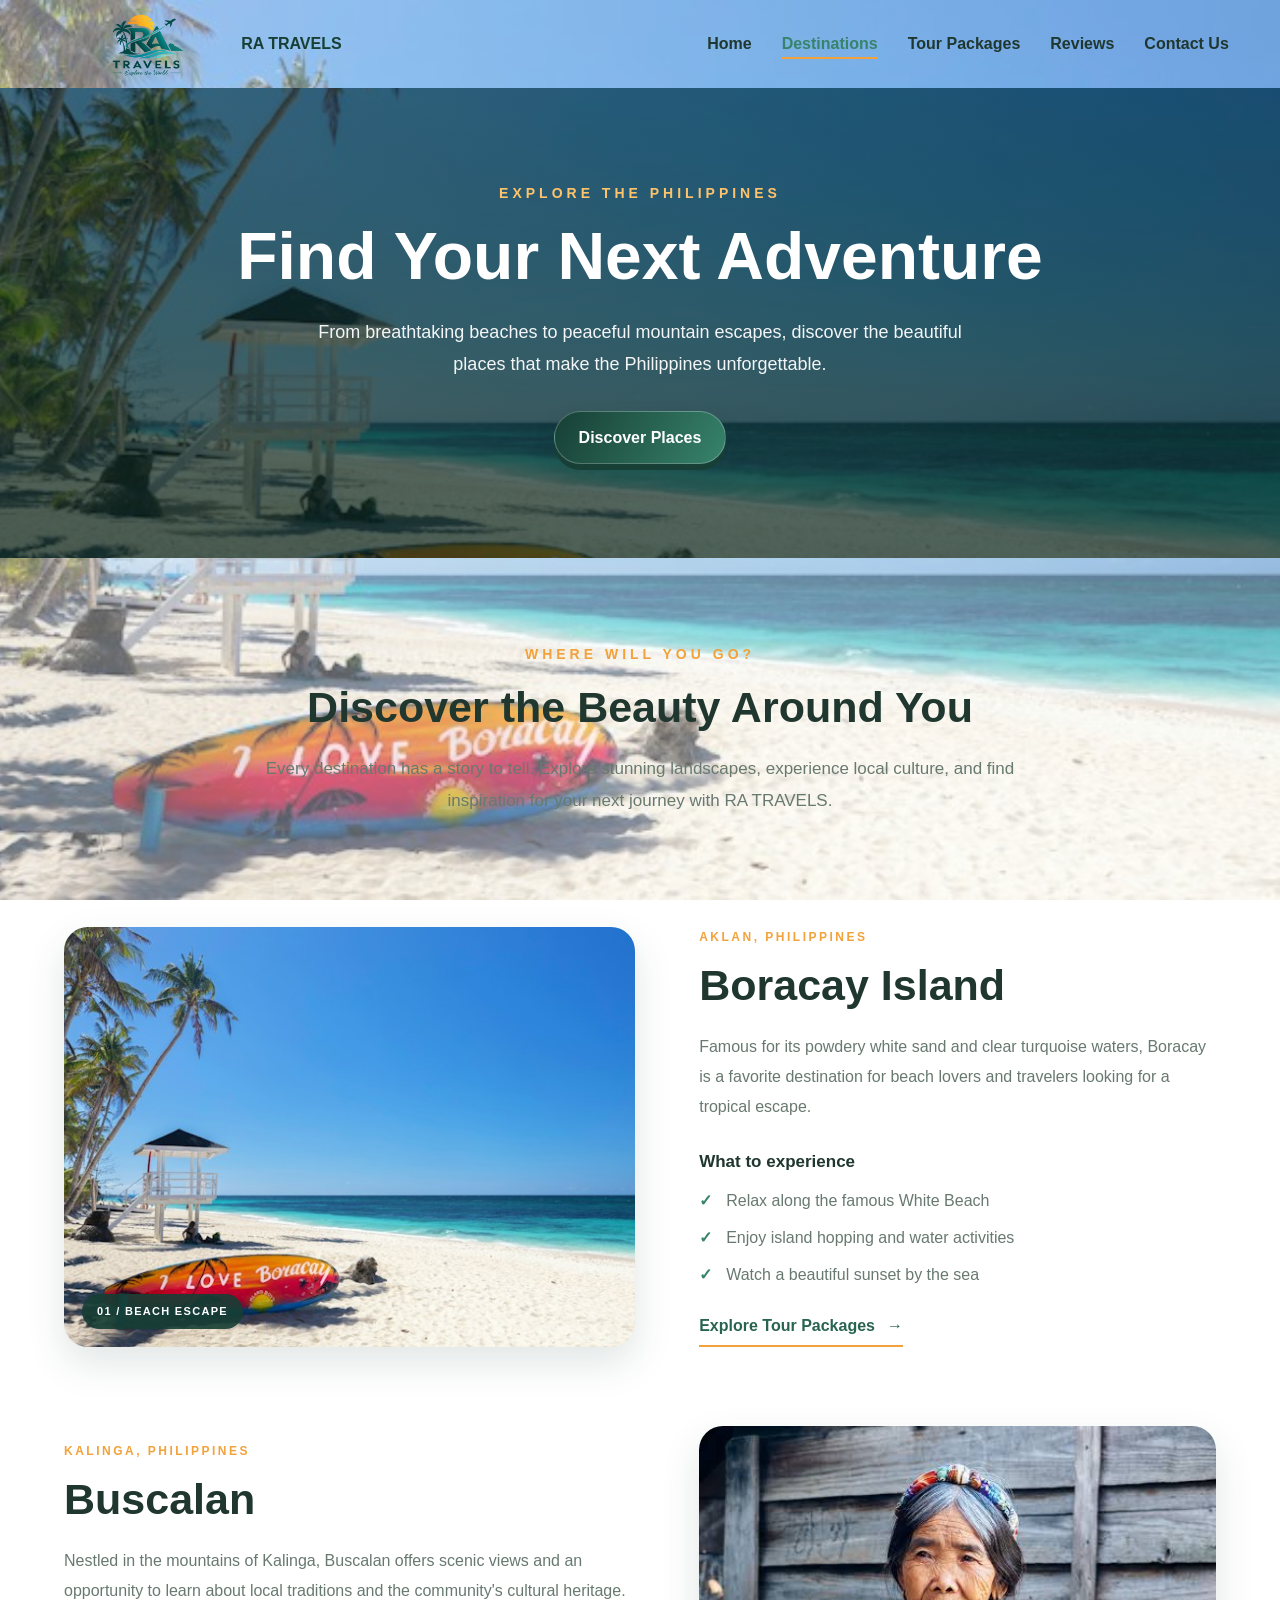
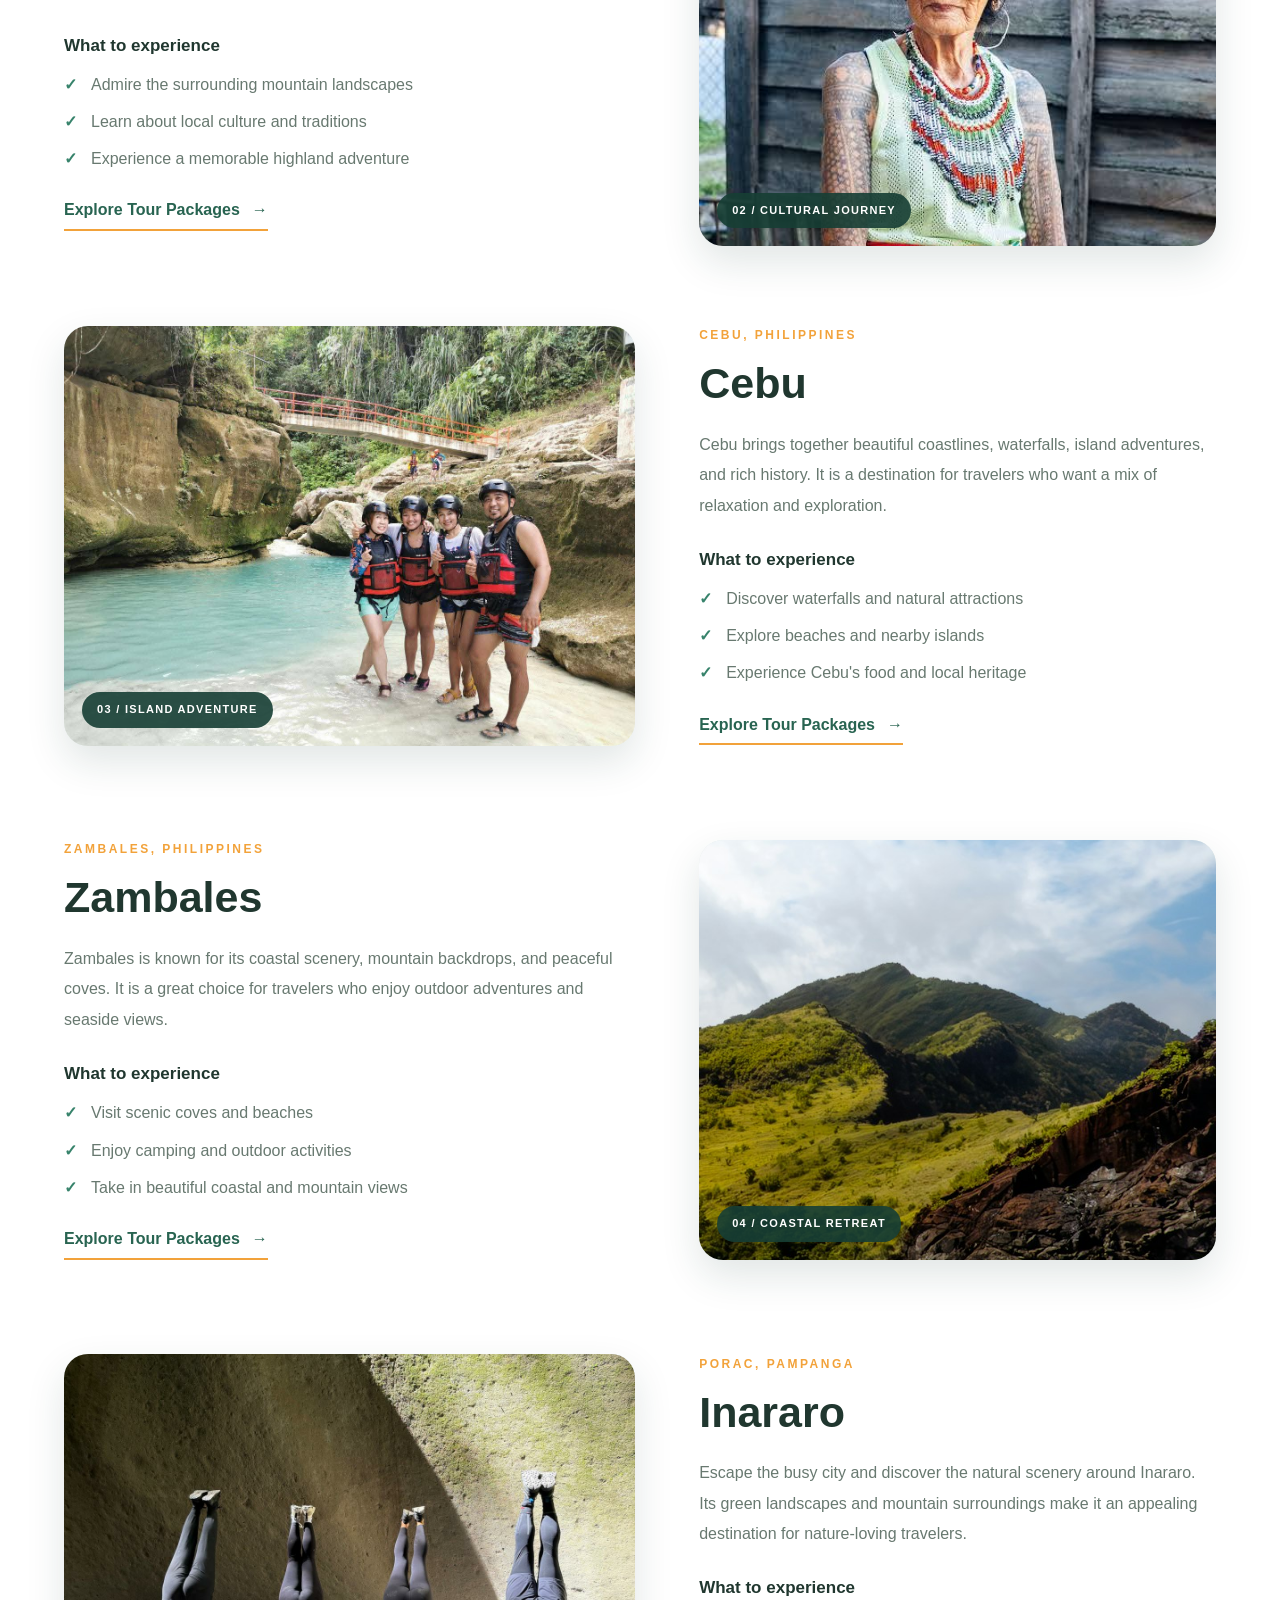
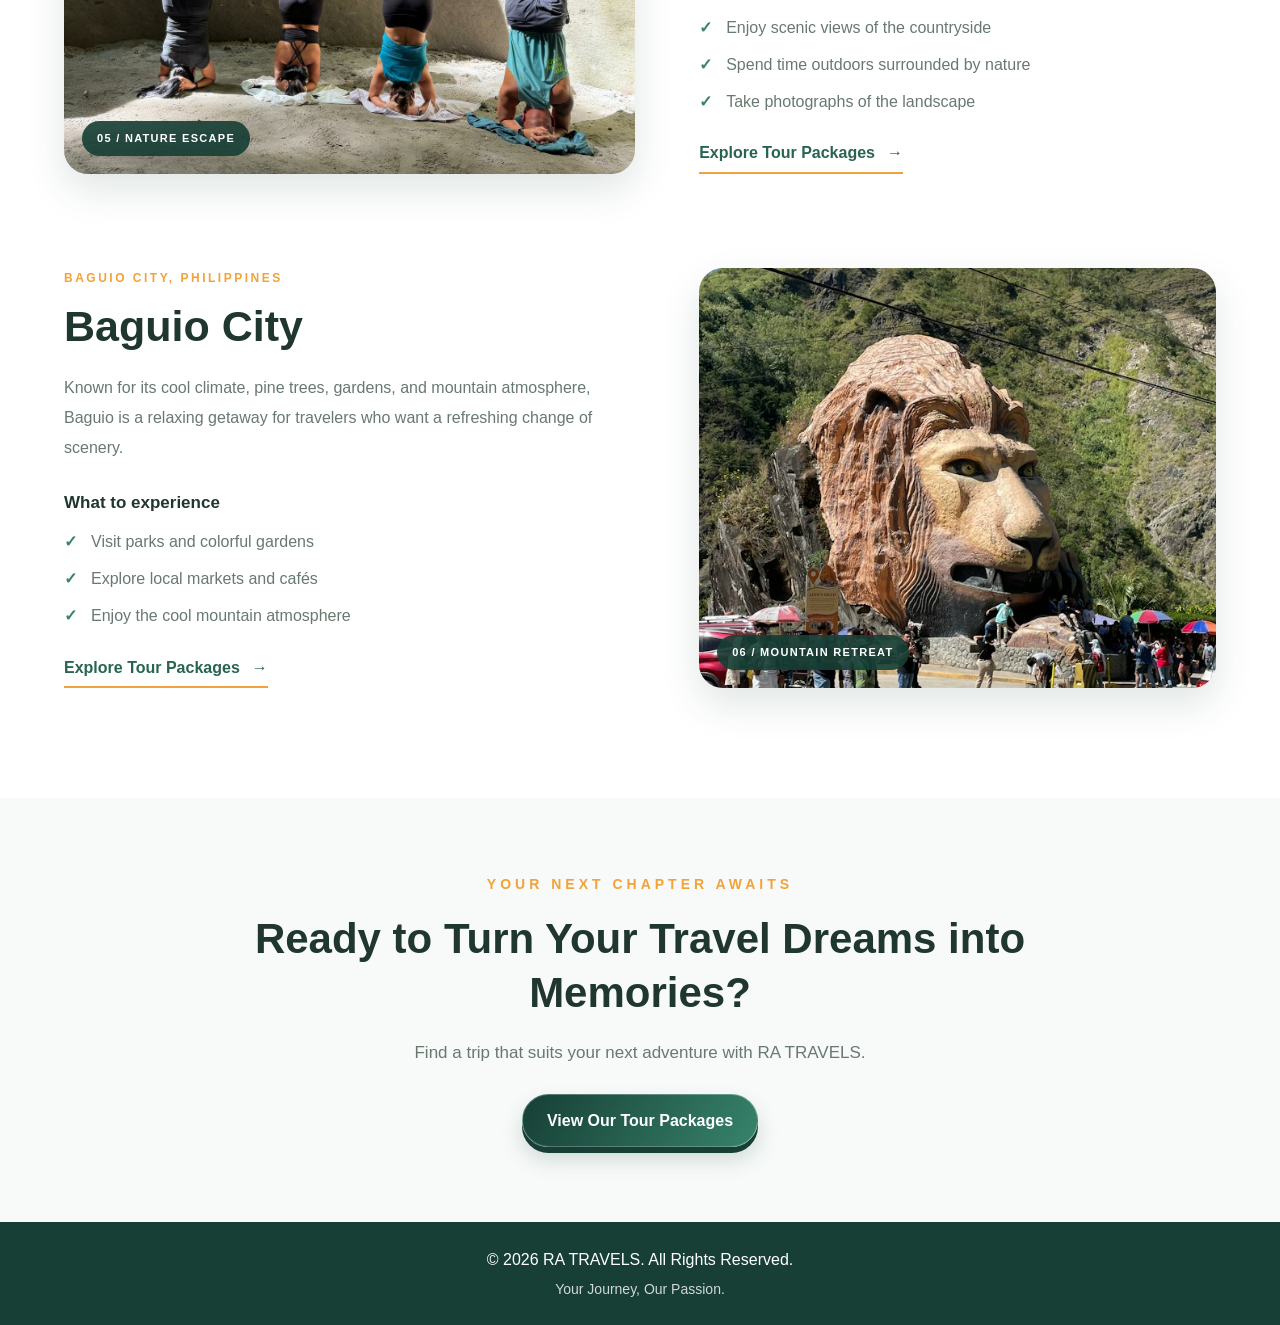
==== commit fd3566c4: "Update destinations.html" ====
--- a/destinations.html
+++ b/destinations.html
@@ -88,7 +88,7 @@
 
         <!-- DESTINATION 2: BUSCALAN -->
         <section class="travel-guide reverse">
-            <div class="travel-guide-image">
+            <div class="travel-guide-image buscalan-image">
                 <img src="buscalan.jpg" alt="Mountain scenery in Buscalan, Kalinga">
                 <span class="guide-number">02 / CULTURAL JOURNEY</span>
             </div>
--- a/style.css
+++ b/style.css
@@ -1291,3 +1291,11 @@
         scroll-behavior: auto !important;
     }
 }
+
+
+
+/* Buscalan image - Destinations page only */
+.travel-guide-image.buscalan-image img {
+    object-fit: cover;
+    object-position: center top !important;
+}
